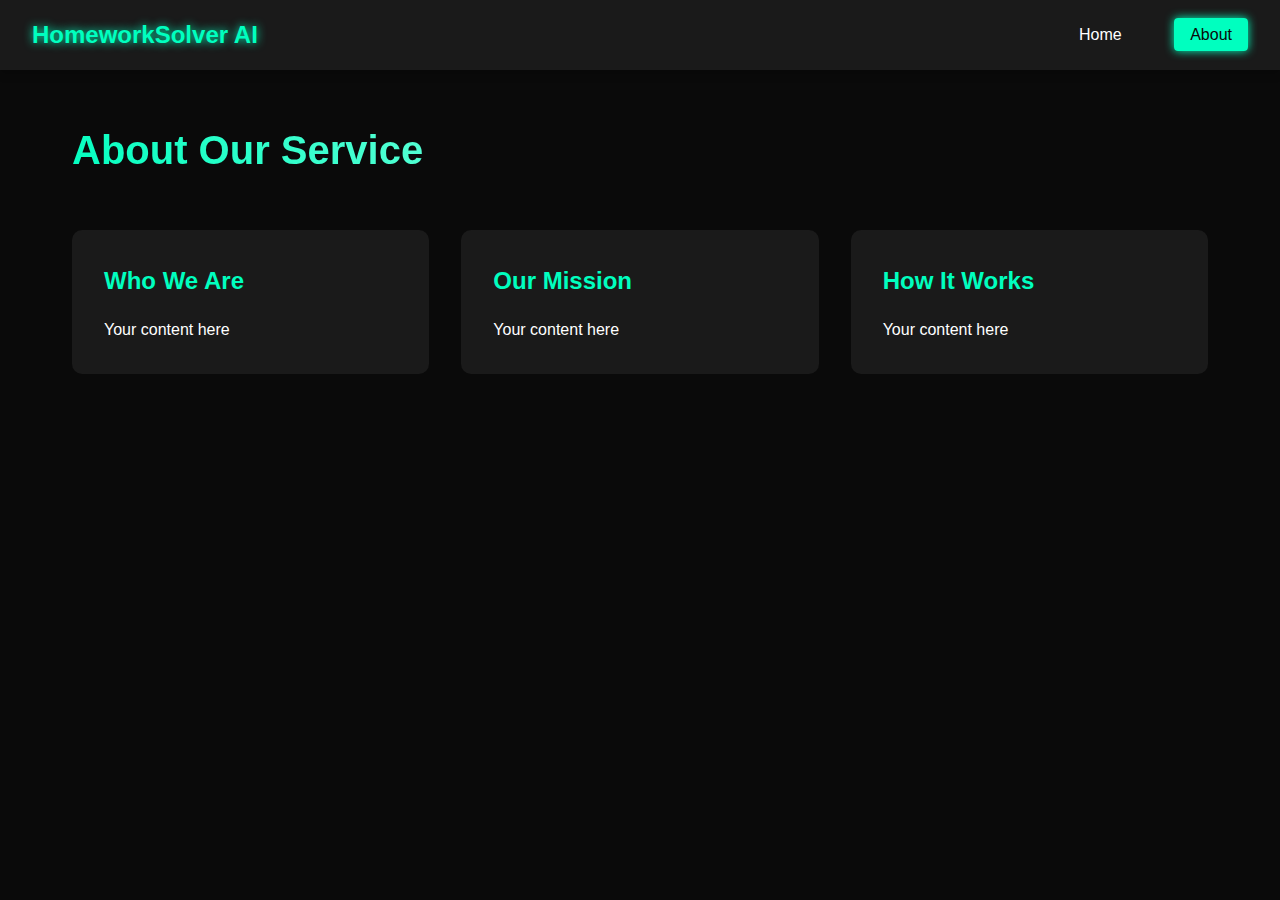
==== about.html @ 6c593fe2 "Initial folder structure" ====
<!DOCTYPE html>
<html lang="en">
<head>
    <meta charset="UTF-8">
    <meta name="viewport" content="width=device-width, initial-scale=1.0">
    <title>About - Homework Solver AI</title>
    <link rel="stylesheet" href="css/styles.css">
</head>
<body>
    <nav class="navbar">
        <div class="nav-brand">HomeworkSolver AI</div>
        <div class="nav-links">
            <a href="/">Home</a>
            <a href="/about.html" class="active">About</a>
        </div>
    </nav>

    <main class="container about-container">
        <div class="about-content">
            <h1>About Our Service</h1>
            <div class="feature-grid">
                <div class="feature-card">
                    <h2>Who We Are</h2>
                    <p>Your content here</p>
                </div>
                <div class="feature-card">
                    <h2>Our Mission</h2>
                    <p>Your content here</p>
                </div>
                <div class="feature-card">
                    <h2>How It Works</h2>
                    <p>Your content here</p>
                </div>
            </div>
        </div>
    </main>

    <script src="js/main.js"></script>
</body>
</html>
---- css/styles.css ----
:root {
    --primary: #00ffbf;
    --secondary: #4a4a4a;
    --background: #0a0a0a;
    --surface: #1a1a1a;
    --text: #ffffff;
    --glow: 0 0 10px var(--primary);
}

* {
    margin: 0;
    padding: 0;
    box-sizing: border-box;
}

body {
    font-family: 'Inter', -apple-system, BlinkMacSystemFont, sans-serif;
    background-color: var(--background);
    color: var(--text);
    line-height: 1.6;
    min-height: 100vh;
}

.navbar {
    background: var(--surface);
    padding: 1rem 2rem;
    display: flex;
    justify-content: space-between;
    align-items: center;
    box-shadow: 0 2px 10px rgba(0, 0, 0, 0.3);
}

.nav-brand {
    font-size: 1.5rem;
    font-weight: bold;
    color: var(--primary);
    text-shadow: var(--glow);
}

.nav-links a {
    color: var(--text);
    text-decoration: none;
    margin-left: 2rem;
    padding: 0.5rem 1rem;
    border-radius: 4px;
    transition: all 0.3s ease;
}

.nav-links a:hover,
.nav-links a.active {
    background: var(--primary);
    color: var(--background);
    box-shadow: var(--glow);
}

.container {
    max-width: 1200px;
    margin: 0 auto;
    padding: 2rem;
}

.upload-container {
    background: var(--surface);
    padding: 3rem;
    border-radius: 10px;
    margin-top: 2rem;
    box-shadow: 0 4px 20px rgba(0, 0, 0, 0.2);
}

h1 {
    font-size: 2.5rem;
    margin-bottom: 0.5rem;
    background: linear-gradient(45deg, var(--primary), #fff);
    -webkit-background-clip: text;
    -webkit-text-fill-color: transparent;
}

.subtitle {
    color: var(--secondary);
    margin-bottom: 2rem;
}

.form-group {
    margin-bottom: 1.5rem;
}

label {
    display: block;
    margin-bottom: 0.5rem;
    color: var(--primary);
}

input[type="email"] {
    width: 100%;
    padding: 0.8rem;
    border: 2px solid var(--secondary);
    background: var(--background);
    color: var(--text);
    border-radius: 4px;
    transition: all 0.3s ease;
}

input[type="email"]:focus {
    border-color: var(--primary);
    box-shadow: var(--glow);
    outline: none;
}

.file-upload-wrapper {
    border: 2px dashed var(--secondary);
    padding: 2rem;
    text-align: center;
    border-radius: 4px;
    cursor: pointer;
    transition: all 0.3s ease;
}

.file-upload-wrapper:hover {
    border-color: var(--primary);
    box-shadow: var(--glow);
}

input[type="file"] {
    display: none;
}

.submit-btn {
    width: 100%;
    padding: 1rem;
    background: var(--primary);
    color: var(--background);
    border: none;
    border-radius: 4px;
    font-size: 1.1rem;
    font-weight: bold;
    cursor: pointer;
    position: relative;
    overflow: hidden;
    transition: all 0.3s ease;
}

.submit-btn:hover {
    transform: translateY(-2px);
    box-shadow: var(--glow);
}

.btn-glow {
    position: absolute;
    top: -50%;
    left: -50%;
    width: 200%;
    height: 200%;
    background: radial-gradient(circle, rgba(255,255,255,0.3) 0%, rgba(255,255,255,0) 70%);
    transform: rotate(45deg);
    transition: all 0.3s ease;
}

.submit-btn:hover .btn-glow {
    transform: rotate(45deg) translate(50%, 50%);
}

/* About page styles */
.about-container {
    padding-top: 3rem;
}

.feature-grid {
    display: grid;
    grid-template-columns: repeat(auto-fit, minmax(300px, 1fr));
    gap: 2rem;
    margin-top: 3rem;
}

.feature-card {
    background: var(--surface);
    padding: 2rem;
    border-radius: 10px;
    transition: all 0.3s ease;
}

.feature-card:hover {
    transform: translateY(-5px);
    box-shadow: 0 10px 20px rgba(0, 0, 0, 0.2);
}

.feature-card h2 {
    color: var(--primary);
    margin-bottom: 1rem;
}
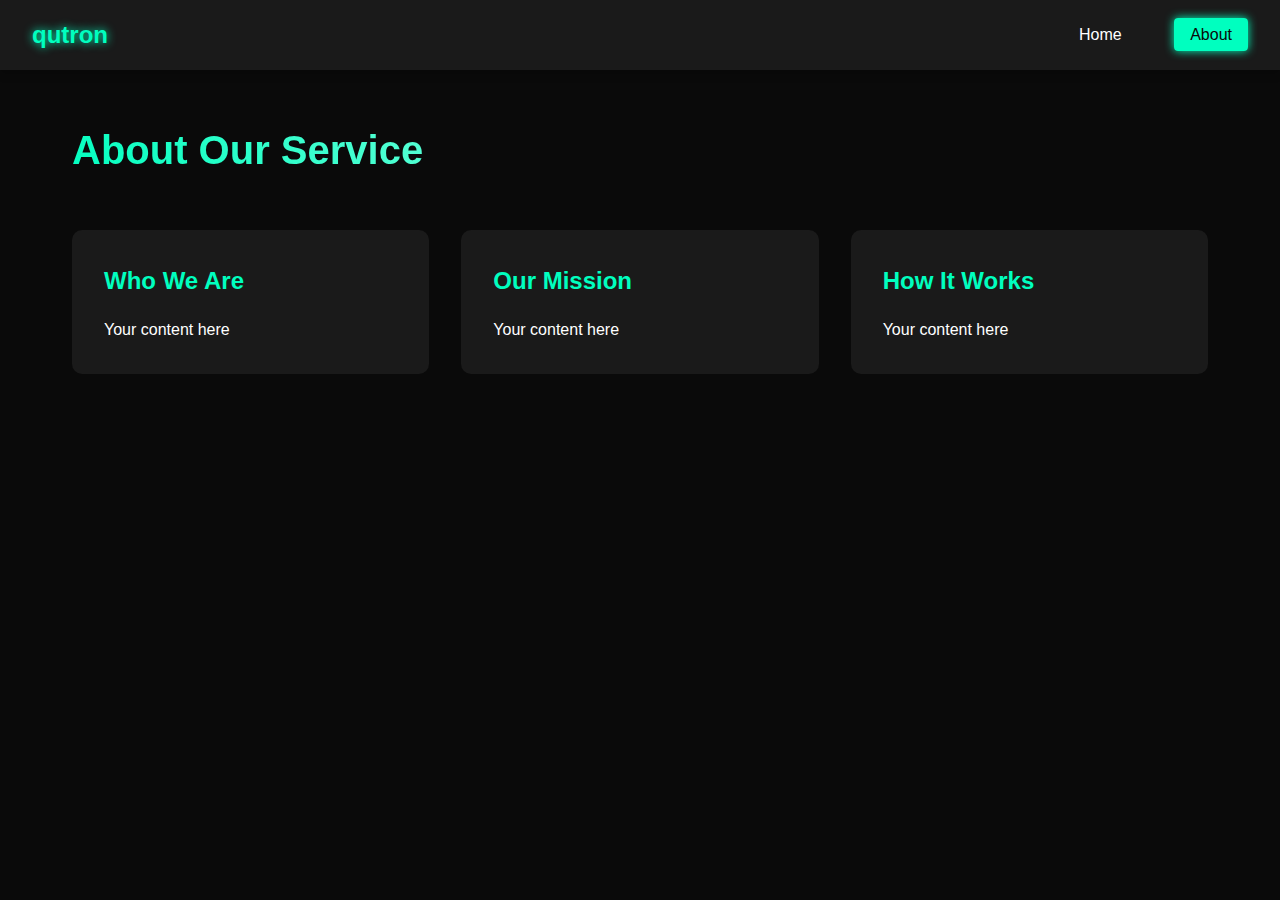
==== commit 0d121d14: "Changed wording" ====
--- a/about.html
+++ b/about.html
@@ -3,12 +3,12 @@
 <head>
     <meta charset="UTF-8">
     <meta name="viewport" content="width=device-width, initial-scale=1.0">
-    <title>About - Homework Solver AI</title>
+    <title>About</title>
     <link rel="stylesheet" href="css/styles.css">
 </head>
 <body>
     <nav class="navbar">
-        <div class="nav-brand">HomeworkSolver AI</div>
+        <div class="nav-brand">qutron</div>
         <div class="nav-links">
             <a href="/">Home</a>
             <a href="/about.html" class="active">About</a>
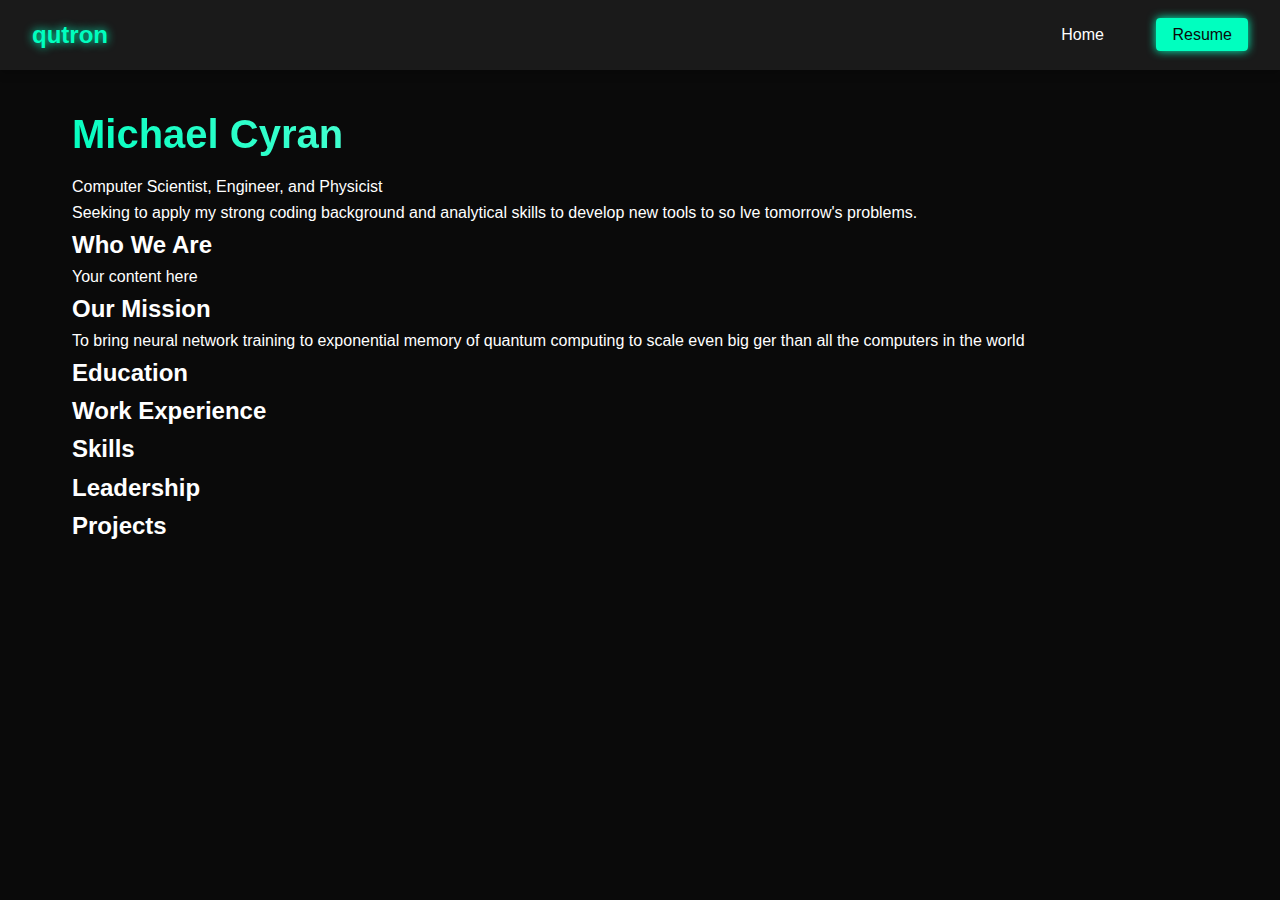
==== commit 044a684b: "New additions for resume" ====
--- a/about.html
+++ b/about.html
@@ -3,7 +3,7 @@
 <head>
     <meta charset="UTF-8">
     <meta name="viewport" content="width=device-width, initial-scale=1.0">
-    <title>About</title>
+    <title>Michael Cyran - Resume</title>
     <link rel="stylesheet" href="css/styles.css">
 </head>
 <body>
@@ -11,32 +11,57 @@
         <div class="nav-brand">qutron</div>
         <div class="nav-links">
             <a href="/">Home</a>
-            <a href="/about.html" class="active">About</a>
+            <a href="/resume.html" class="active">Resume</a>
         </div>
     </nav>
 
-    <main class="container about-container">
-        <div class="about-content">
-            <h1>About Our Service</h1>
-            <div class="feature-grid">
-                <div class="feature-card">
-                    <h2>Who We Are</h2>
-                    <p>Your content here</p>
-                </div>
-                <div class="feature-card">
-                    <h2>Our Mission</h2>
-                    <p>Your content here</p>
-                </div>
-                <div class="feature-card">
-                    <h2>How It Works</h2>
-                    <p>Your content here</p>
-                </div>
-            </div>
+    <main class="container resume-container">
+        <div class="resume-content">
+            <header>
+                <h1>Michael Cyran</h1>
+                <p>Computer Scientist, Engineer, and Physicist</p>
+                <p>Seeking to apply my strong coding background and analytical skills to develop new tools to so
+lve tomorrow's problems.</p>
+            </header>
+
+            <section>
+                <h2>Who We Are</h2>
+                <p>Your content here</p>
+            </section>
+
+            <section>
+                <h2>Our Mission</h2>
+                <p>To bring neural network training to exponential memory of quantum computing to scale even big
+ger than all the computers in the world</p>
+            </section>
+
+            <section>
+                <h2>Education</h2>
+                <!-- Education details go here -->
+            </section>
+
+            <section>
+                <h2>Work Experience</h2>
+                <!-- Work experience details go here -->
+            </section>
+
+            <section>
+                <h2>Skills</h2>
+                <!-- Skills details go here -->
+            </section>
+
+            <section>
+                <h2>Leadership</h2>
+                <!-- Leadership details go here -->
+            </section>
+
+            <section>
+                <h2>Projects</h2>
+                <!-- Projects details go here -->
+            </section>
         </div>
     </main>
 
     <script src="js/main.js"></script>
 </body>
 </html>
-
-
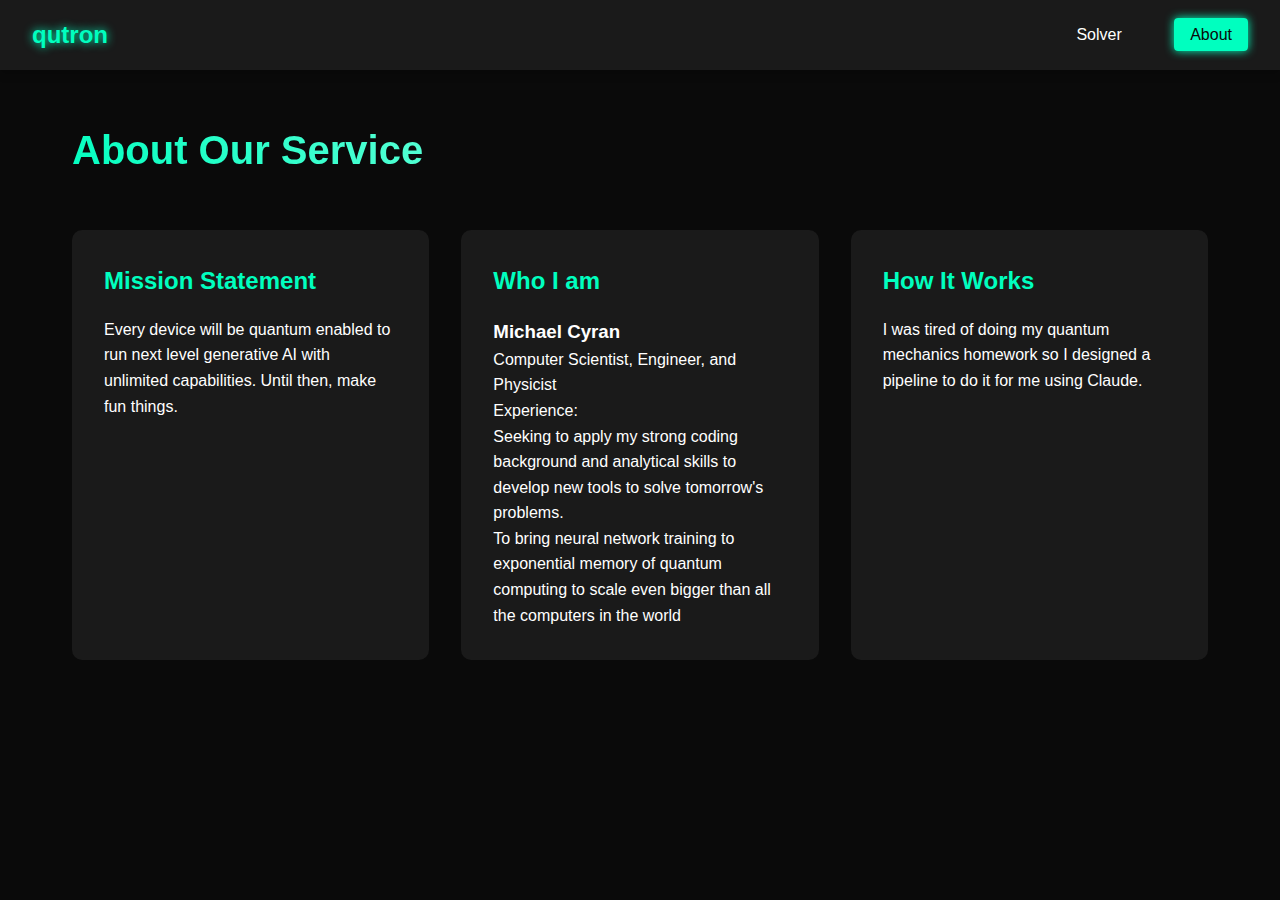
==== commit 2c994106: "Added info" ====
--- a/about.html
+++ b/about.html
@@ -3,65 +3,42 @@
 <head>
     <meta charset="UTF-8">
     <meta name="viewport" content="width=device-width, initial-scale=1.0">
-    <title>Michael Cyran - Resume</title>
+    <title>qutron</title>
     <link rel="stylesheet" href="css/styles.css">
 </head>
 <body>
     <nav class="navbar">
         <div class="nav-brand">qutron</div>
         <div class="nav-links">
-            <a href="/">Home</a>
-            <a href="/resume.html" class="active">Resume</a>
+            <a href="/">Solver</a>
+            <a href="/about.html" class="active">About</a>
         </div>
     </nav>
-
-    <main class="container resume-container">
-        <div class="resume-content">
-            <header>
-                <h1>Michael Cyran</h1>
-                <p>Computer Scientist, Engineer, and Physicist</p>
-                <p>Seeking to apply my strong coding background and analytical skills to develop new tools to so
-lve tomorrow's problems.</p>
-            </header>
-
-            <section>
-                <h2>Who We Are</h2>
-                <p>Your content here</p>
-            </section>
-
-            <section>
-                <h2>Our Mission</h2>
-                <p>To bring neural network training to exponential memory of quantum computing to scale even big
-ger than all the computers in the world</p>
-            </section>
-
-            <section>
-                <h2>Education</h2>
-                <!-- Education details go here -->
-            </section>
-
-            <section>
-                <h2>Work Experience</h2>
-                <!-- Work experience details go here -->
-            </section>
-
-            <section>
-                <h2>Skills</h2>
-                <!-- Skills details go here -->
-            </section>
-
-            <section>
-                <h2>Leadership</h2>
-                <!-- Leadership details go here -->
-            </section>
-
-            <section>
-                <h2>Projects</h2>
-                <!-- Projects details go here -->
-            </section>
-        </div>
+    <main class="container about-container">
+	<div class="about-content">
+  	    <h1>About Our Service</h1>
+		<div class="feature-grid">
+		    <div class="feature-card">
+			<h2>Mission Statement</h2>
+			    <p>Every device will be quantum enabled to run next level generative AI with unlimited capabilities. Until then, make fun things.</p>
+			</div>
+			<div class="feature-card">
+			    <h2>Who I am</h2>
+			    <h3>Michael Cyran</h3>
+			    <p>Computer Scientist, Engineer, and Physicist</p>
+			    <p>Experience:</p>
+			    <p>Seeking to apply my strong coding background and analytical skills to develop new tools to solve tomorrow's problems.</p>
+			    <p>To bring neural network training to exponential memory of quantum computing to scale even bigger than all the computers in the world</p>
+			</div>
+			<div class="feature-card">
+			    <h2>How It Works</h2>
+			    <p>I was tired of doing my quantum mechanics homework so I designed a pipeline to do it for me using Claude.</p>
+			</div>
+		    </div>
+		</div>
+	    </h1>
+	</div>
     </main>
-
     <script src="js/main.js"></script>
 </body>
 </html>
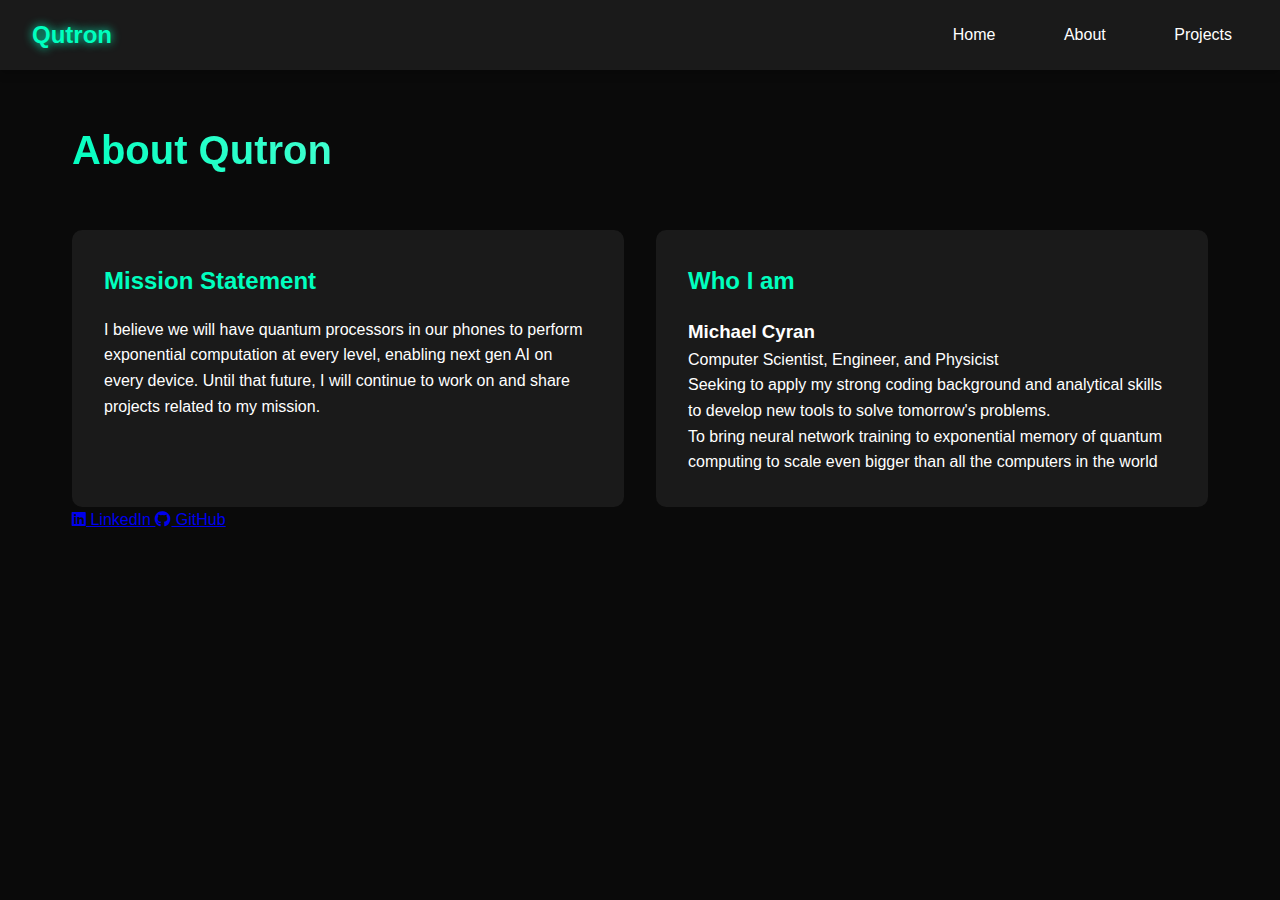
==== commit 556ae2dd: "Added projects" ====
--- a/about.html
+++ b/about.html
@@ -5,38 +5,43 @@
     <meta name="viewport" content="width=device-width, initial-scale=1.0">
     <title>qutron</title>
     <link rel="stylesheet" href="css/styles.css">
+    <link rel="stylesheet" href="https://cdnjs.cloudflare.com/ajax/libs/font-awesome/6.0.0/css/all.min.css">
 </head>
 <body>
     <nav class="navbar">
-        <div class="nav-brand">qutron</div>
+        <div class="nav-brand">Qutron</div>
         <div class="nav-links">
-            <a href="/">Solver</a>
-            <a href="/about.html" class="active">About</a>
+            <a href="/">Home</a>
+            <a href="/about.html",class=active>About</a>
+            <a href="/projects.html">Projects</a>
         </div>
     </nav>
     <main class="container about-container">
 	<div class="about-content">
-  	    <h1>About Our Service</h1>
+  	    <h1>About Qutron</h1>
 		<div class="feature-grid">
 		    <div class="feature-card">
 			<h2>Mission Statement</h2>
-			    <p>Every device will be quantum enabled to run next level generative AI with unlimited capabilities. Until then, make fun things.</p>
-			</div>
-			<div class="feature-card">
-			    <h2>Who I am</h2>
-			    <h3>Michael Cyran</h3>
+			    <p>I believe we will have quantum processors in our phones to perform exponential computation at every level, enabling next gen AI on every device. Until that future, I will continue to work on and share projects related to my mission.</p>
+		    </div>
+		    <div class="feature-card">
+			<h2>Who I am</h2>
+		        <h3>Michael Cyran</h3>
 			    <p>Computer Scientist, Engineer, and Physicist</p>
-			    <p>Experience:</p>
 			    <p>Seeking to apply my strong coding background and analytical skills to develop new tools to solve tomorrow's problems.</p>
 			    <p>To bring neural network training to exponential memory of quantum computing to scale even bigger than all the computers in the world</p>
-			</div>
-			<div class="feature-card">
-			    <h2>How It Works</h2>
-			    <p>I was tired of doing my quantum mechanics homework so I designed a pipeline to do it for me using Claude.</p>
-			</div>
 		    </div>
 		</div>
 	    </h1>
+	</div>
+
+	<div class="social-links">
+	    <a href="https://www.linkedin.com/in/your-linkedin-profile" target="_blank">
+		<i class="fab fa-linkedin"></i> LinkedIn
+	    </a>
+	    <a href="https://github.com/your-github-profile" target="_blank">
+		<i class="fab fa-github"></i> GitHub
+	    </a>
 	</div>
     </main>
     <script src="js/main.js"></script>
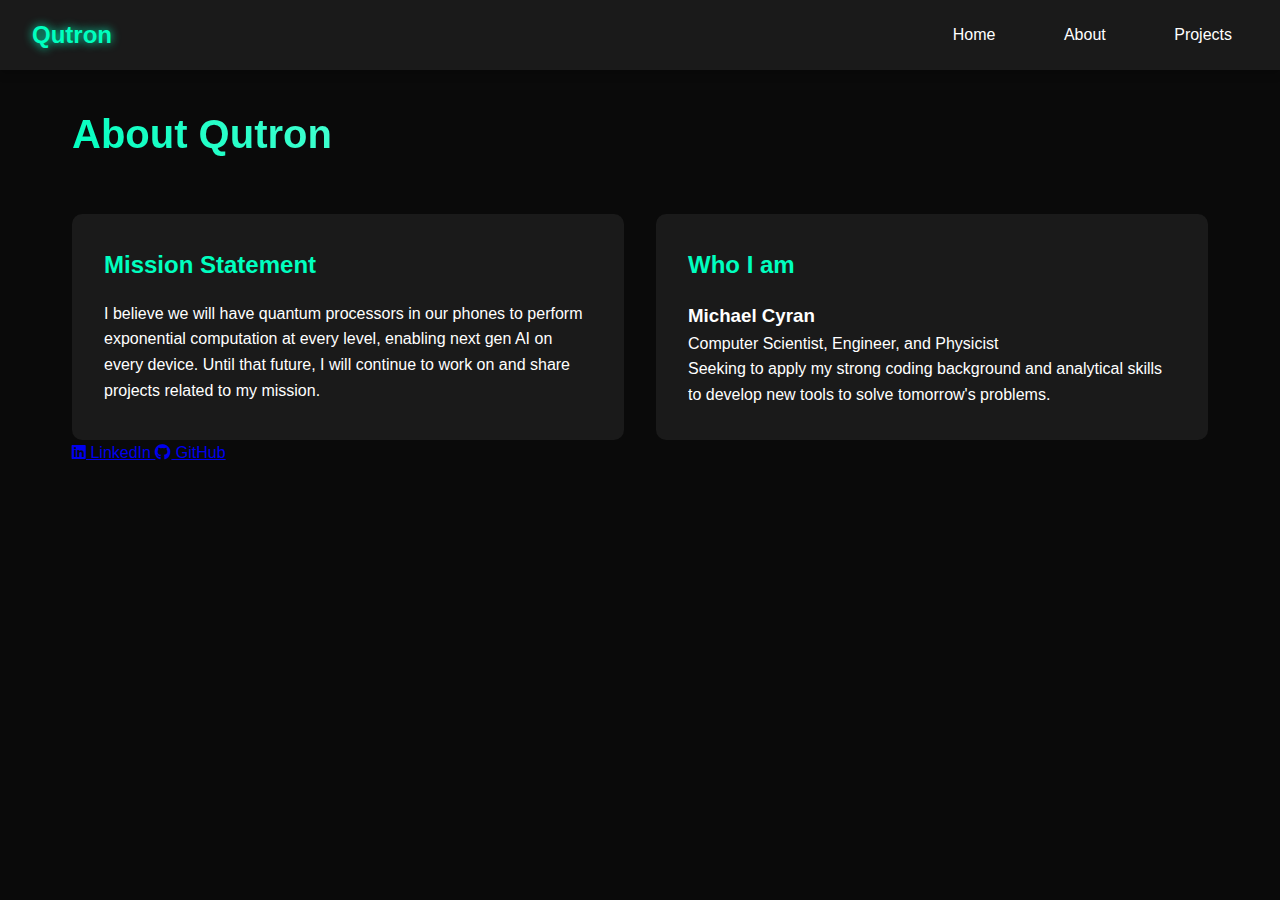
==== commit 618d2e69: "Added project information" ====
--- a/about.html
+++ b/about.html
@@ -29,17 +29,16 @@
 		        <h3>Michael Cyran</h3>
 			    <p>Computer Scientist, Engineer, and Physicist</p>
 			    <p>Seeking to apply my strong coding background and analytical skills to develop new tools to solve tomorrow's problems.</p>
-			    <p>To bring neural network training to exponential memory of quantum computing to scale even bigger than all the computers in the world</p>
 		    </div>
 		</div>
 	    </h1>
 	</div>
 
 	<div class="social-links">
-	    <a href="https://www.linkedin.com/in/your-linkedin-profile" target="_blank">
+	    <a href="https://www.linkedin.com/in/michael-cyran-4999a8201" target="_blank">
 		<i class="fab fa-linkedin"></i> LinkedIn
 	    </a>
-	    <a href="https://github.com/your-github-profile" target="_blank">
+	    <a href="https://github.com/mtc223" target="_blank">
 		<i class="fab fa-github"></i> GitHub
 	    </a>
 	</div>
--- a/css/styles.css
+++ b/css/styles.css
@@ -188,4 +188,97 @@
     margin-bottom: 1rem;
 }
 
-
+.container {
+    max-width: 1200px;
+    margin: 0 auto;
+    padding: 2rem;
+}
+
+.projects-container h1 {
+    text-align: center;
+    color: #333;
+    margin-bottom: 2rem;
+}
+
+.project-grid {
+    display: grid;
+    grid-template-columns: repeat(auto-fit, minmax(300px, 1fr));
+    gap: 2rem;
+}
+
+.project-card {
+    background: #ffffff;
+    border-radius: 8px;
+    box-shadow: 0 2px 4px rgba(0, 0, 0, 0.1);
+    padding: 1.5rem;
+    text-decoration: none;
+    color: inherit;
+    transition: transform 0.2s, box-shadow 0.2s;
+}
+
+.project-card:hover {
+    transform: translateY(-5px);
+    box-shadow: 0 4px 8px rgba(0, 0, 0, 0.2);
+}
+
+.project-card h2 {
+    margin: 0 0 1rem 0;
+    color: #2c3e50;
+}
+
+.project-card p {
+    margin: 0;
+    color: #666;
+}
+
+.pdf-viewer {
+    width: 100%;
+    height: 500px;
+    border: none;
+    margin-top: 1rem;
+}
+
+.view-pdf-btn {
+    display: inline-block;
+    margin-top: 1rem;
+    padding: 0.5rem 1rem;
+    background-color: #3498db;
+    color: white;
+    border-radius: 4px;
+    text-decoration: none;
+    transition: background-color 0.2s;
+}
+
+.view-pdf-btn:hover {
+    background-color: #2980b9;
+}
+
+.modal {
+    display: none;
+    position: fixed;
+    top: 0;
+    left: 0;
+    width: 100%;
+    height: 100%;
+    background-color: rgba(0, 0, 0, 0.8);
+    z-index: 1000;
+}
+
+.modal-content {
+    position: relative;
+    width: 90%;
+    height: 90%;
+    margin: 2% auto;
+    background: white;
+    padding: 20px;
+    border-radius: 8px;
+}
+
+.close-btn {
+    position: absolute;
+    right: 20px;
+    top: 10px;
+    font-size: 24px;
+    cursor: pointer;
+    color: #333;
+}
